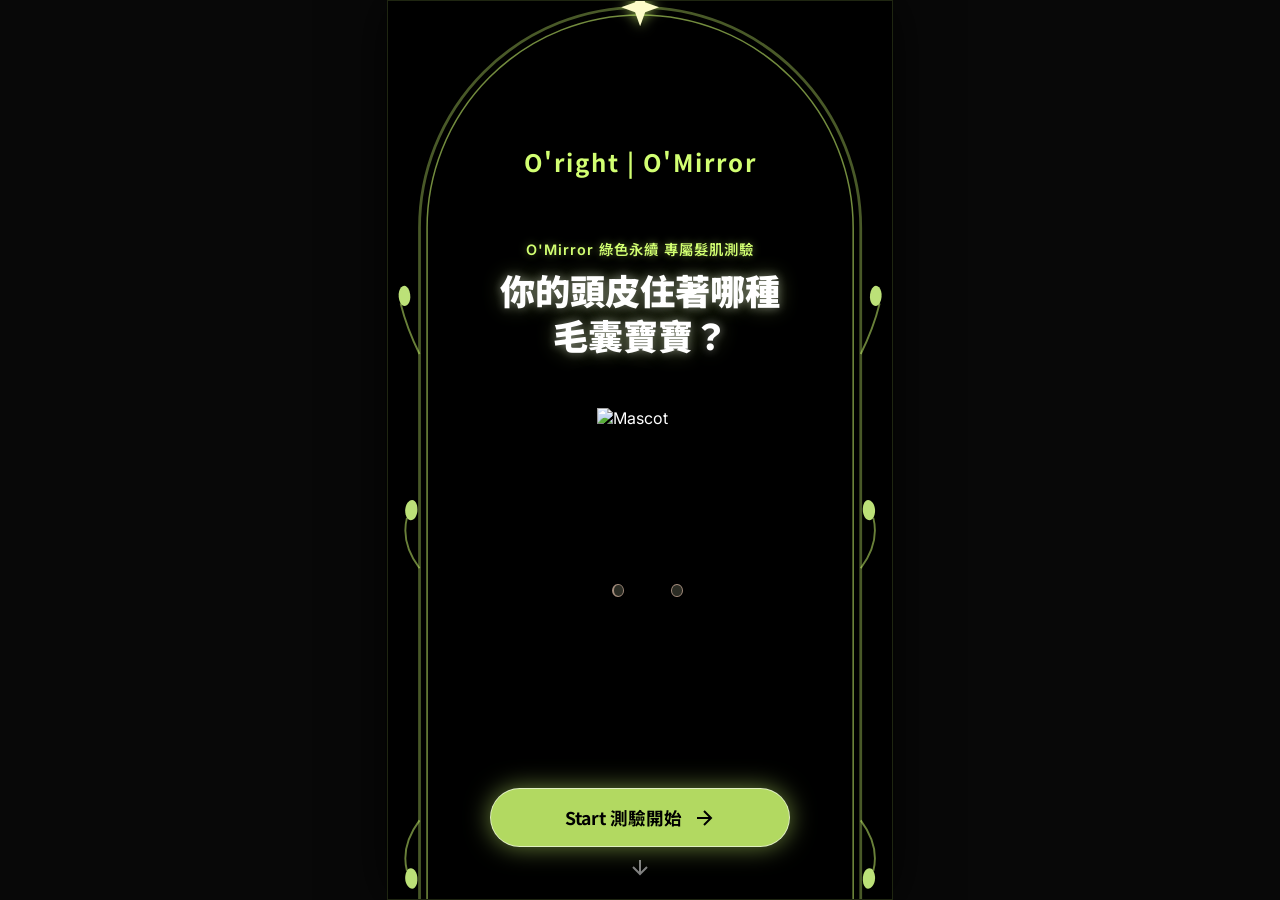
==== index.html @ 8906ceea "Add files via upload" ====
<!DOCTYPE html>
<html lang="zh-TW">
<head>
    <meta charset="UTF-8">
    <meta name="viewport" content="width=device-width, initial-scale=1.0, maximum-scale=1.0, user-scalable=no">
    <title>你的頭皮住著哪種毛囊寶寶？ | O'Mirror 專屬髮肌測驗</title>
    <link rel="preconnect" href="https://fonts.googleapis.com">
    <link rel="preconnect" href="https://fonts.gstatic.com" crossorigin>
    <link href="https://fonts.googleapis.com/css2?family=Inter:wght@400;600;700&family=Noto+Sans+TC:wght@400;500;700;900&display=swap" rel="stylesheet">
    <link rel="stylesheet" href="styles.css">
    <style>
        .camera-wrapper, .loading-wrapper {
            background: transparent !important;
        }
    </style>
</head>
<body>
    <div id="app-container">
        <!-- Magical Arch Background Frame -->
        <div class="moodboard-bg">
            <svg class="arch-frame" viewBox="0 0 400 800" xmlns="http://www.w3.org/2000/svg" preserveAspectRatio="none">
                <!-- Outer Arch (spans almost entire screen height) -->
                <path d="M 25 780 L 25 180 A 175 175 0 0 1 375 180 L 375 780" fill="none" stroke="rgba(210, 255, 114, 0.35)" stroke-width="2.2" />
                <!-- Inner Arch -->
                <path d="M 31 774 L 31 180 A 169 169 0 0 1 369 180 L 369 774" fill="none" stroke="rgba(210, 255, 114, 0.55)" stroke-width="1.2" />
                
                <!-- Top Four-pointed Star -->
                <g transform="translate(200, 5)">
                    <path d="M 0,-15 L 4,-4 L 15,0 L 4,4 L 0,15 L -4,4 L -15,0 L -4,-4 Z" fill="#FDFCC9" filter="drop-shadow(0 0 5px rgba(210, 255, 114, 0.8))" />
                </g>
                <!-- Bottom Four-pointed Star -->
                <g transform="translate(200, 792)">
                    <path d="M 0,-15 L 4,-4 L 15,0 L 4,4 L 0,15 L -4,4 L -15,0 L -4,-4 Z" fill="#FDFCC9" filter="drop-shadow(0 0 5px rgba(210, 255, 114, 0.8))" />
                </g>

                <!-- Vines / Leaves Left Side -->
                <path d="M 25 280 Q 15 260 10 240 M 25 450 Q 10 430 15 410 M 25 650 Q 10 670 15 690" fill="none" stroke="rgba(210, 255, 114, 0.5)" stroke-width="1.5" />
                <!-- Leaf decorations left -->
                <path d="M 10 240 C 5 230 13 220 17 230 C 20 240 13 245 10 240 Z" fill="#BCE178" />
                <path d="M 15 410 C 10 400 20 390 23 400 C 25 410 18 415 15 410 Z" fill="#BCE178" />
                <path d="M 15 690 C 10 700 20 710 23 700 C 25 690 18 685 15 690 Z" fill="#BCE178" />

                <!-- Vines / Leaves Right Side -->
                <path d="M 375 280 Q 385 260 390 240 M 375 450 Q 390 430 385 410 M 375 650 Q 390 670 385 690" fill="none" stroke="rgba(210, 255, 114, 0.5)" stroke-width="1.5" />
                <!-- Leaf decorations right -->
                <path d="M 390 240 C 395 230 387 220 383 230 C 380 240 387 245 390 240 Z" fill="#BCE178" />
                <path d="M 385 410 C 390 400 380 390 377 400 C 375 410 382 415 385 410 Z" fill="#BCE178" />
                <path d="M 385 690 C 390 700 380 710 377 700 C 375 690 382 685 385 690 Z" fill="#BCE178" />
            </svg>
        </div>

    <!-- 1. Landing Page -->
    <section id="landing" class="screen active">
        <div class="top-arch-spacer"></div>
        <header class="logo">
            <h2>O'right | O'Mirror</h2>
        </header>
        <div class="content-wrapper">
            <h3 class="subtitle">O'Mirror 綠色永續 專屬髮肌測驗</h3>
            <h1 class="title">你的頭皮住著哪種<br>毛囊寶寶？</h1>
            
            <div class="mascot-container">
                <div class="png-mascot-wrapper">
                    <img src="images/mascot.png" class="mascot-image-png" alt="Mascot">
                    <!-- Overlays to cover original static eyes -->
                    <div class="eye-cover left"></div>
                    <div class="eye-cover right"></div>
                    <!-- Blinking dynamic eyes -->
                    <div class="eye-blink left"></div>
                    <div class="eye-blink right"></div>
                </div>
            </div>
        </div>
        
        <div class="bottom-action">
            <button id="start-btn" class="glass-btn primary">
                Start 測驗開始
                <svg viewBox="0 0 24 24" width="24" height="24" stroke="currentColor" stroke-width="2" fill="none"><path d="M5 12h14M12 5l7 7-7 7"/></svg>
            </button>
            <div class="scroll-indicator">
                <svg viewBox="0 0 24 24" width="24" height="24" stroke="currentColor" stroke-width="2" fill="none"><path d="M12 5v14M5 12l7 7 7-7"/></svg>
            </div>
        </div>
    </section>

    <!-- 2. Quiz Section -->
    <section id="quiz" class="screen">
        <div class="top-arch-spacer"></div>
        <div class="progress-bar-container">
            <div class="progress-bar">
                <div class="progress-fill" id="progress-fill"></div>
            </div>
            <div class="progress-text"><span id="current-q">1</span> / 12</div>
        </div>
        <div class="quiz-container" id="quiz-container">
            <!-- Question card will be injected here -->
        </div>
    </section>

    <!-- 3. Camera / Upload Section -->
    <section id="camera" class="screen">
        <div class="top-arch-spacer"></div>
        <div class="content-wrapper camera-wrapper">
            <h2 class="title">看看你的毛囊寶寶長怎樣！</h2>
            <p class="subtitle">請對準框線，讓我們為您掃描</p>
            
            <div class="viewfinder">
                <div class="corners top-left"></div>
                <div class="corners top-right"></div>
                <div class="corners bottom-left"></div>
                <div class="corners bottom-right"></div>
                <div class="face-guide"></div>
                
                <div class="alignment-hint" id="alignment-hint">請將臉部對準虛線框</div>
                <div class="camera-stream-placeholder">
                    <!-- Video stream will go here -->
                </div>
            </div>

            <div class="camera-actions">
                <button id="capture-btn" class="glass-btn primary capture-btn">
                    <div class="lens"></div>
                </button>
                <button id="upload-btn" class="text-btn">或是上傳照片</button>
            </div>
        </div>
        <div id="countdown" class="countdown-overlay hidden">3</div>
        <div id="flash" class="flash-overlay hidden"></div>
    </section>

    <!-- 4. AI Avatar Transform Loading Section -->
    <section id="loading" class="screen">
        <div class="top-arch-spacer"></div>
        <div class="content-wrapper loading-wrapper">
            <div class="scanning-container">
                <div class="scanned-image-placeholder"></div>
                <div class="scan-line"></div>
                <div class="magic-particles">
                    <div class="particle p1"></div>
                    <div class="particle p2"></div>
                    <div class="particle p3"></div>
                </div>
            </div>
            <div class="loading-text-container">
                <h3 id="loading-text">正在分析生活作息...</h3>
            </div>
        </div>
    </section>

    <!-- 5. Result Page & 6. Share Page -->
    <section id="result" class="screen scrollable">
        <header class="logo">
            <h2>O'right | O'Mirror</h2>
        </header>
        <div class="result-container">
            <!-- Avatar Area -->
            <div class="result-avatar-area">
                <div class="avatar-frame">
                    <div class="avatar-image" id="result-avatar"></div>
                </div>
                <div class="speech-bubble">
                    <p id="result-quote">「主人，感謝你的精緻護理，我很閃亮！」</p>
                </div>
            </div>

            <!-- Title & Score Area -->
            <div class="result-title-area">
                <h2 id="result-title">【髮界富養貴婦人】</h2>
                <div class="health-score-container">
                    <span>頭皮健康指數</span>
                    <div class="score-bar">
                        <div class="score-fill" id="result-score-fill"></div>
                    </div>
                    <span class="score-number" id="result-score">95%</span>
                </div>
            </div>

            <!-- Analysis Area (Journal Style) -->
            <div class="journal-card">
                <div class="journal-section">
                    <h3>✨ 特質敘述</h3>
                    <p id="result-desc">你的髮絲活在五星級飯店裡。你有極佳的護理觀念，將頭皮視為臉部的延伸，追求原生髮質的極致光澤與健康質感。</p>
                </div>
            </div>

            <!-- Product Recommendation Area -->
            <div class="product-recommendation">
                <h3>適合您的專屬處方箋</h3>
                
                <!-- Tips Area -->
                <div class="journal-card" style="margin-bottom: 1.5rem;">
                    <div class="journal-section">
                        <h3>🌱 生活小撇步</h3>
                        <p id="result-tips">洗頭前先用梳子輕柔按摩頭皮，洗完頭後務必先塗抹護髮油再吹乾，鎖住髮絲水分。</p>
                    </div>
                </div>

                <div class="product-cards" id="product-list">
                    <!-- Products injected via JS -->
                </div>
            </div>

            <!-- Share & CRM Area -->
            <div class="share-crm-area">
                <div class="share-buttons">
                    <button class="glass-btn secondary share-btn">
                        <svg viewBox="0 0 24 24" width="20" height="20" stroke="currentColor" stroke-width="2" fill="none"><path d="M4 12v8a2 2 0 0 0 2 2h12a2 2 0 0 0 2-2v-8M16 6l-4-4-4 4M12 2v13"/></svg>
                        儲存毛囊寶寶卡
                    </button>
                    <button class="glass-btn secondary share-btn">
                        <svg viewBox="0 0 24 24" width="20" height="20" stroke="currentColor" stroke-width="2" fill="none"><circle cx="12" cy="12" r="4"/><path d="M16 8v5a3 3 0 0 0 6 0v-1a10 10 0 1 0-3.92 7.94"/></svg>
                        分享結果
                    </button>
                    <button id="retake-btn" class="glass-btn secondary share-btn">
                        <svg viewBox="0 0 24 24" width="20" height="20" stroke="currentColor" stroke-width="2" fill="none"><path d="M23 19a2 2 0 0 1-2 2H3a2 2 0 0 1-2-2V8a2 2 0 0 1 2-2h4l2-3h6l2 3h4a2 2 0 0 1 2 2z"/><circle cx="12" cy="13" r="4"/></svg>
                        重新拍照
                    </button>
                </div>

                <div class="crm-box">
                    <div class="gift-icon">🎁</div>
                    <h3>領取完整保養教學與折價券</h3>
                    <div class="email-form">
                        <input type="email" id="email-input" placeholder="請輸入 Email...">
                        <button id="submit-email" class="glass-btn primary small">領取</button>
                    </div>
                </div>
            </div>
            
            <footer class="footer">
                <button id="restart-btn" class="text-btn">重新測驗</button>
            </footer>
        </div>
        <div id="confetti-container"></div>
    </section>

    </div> <!-- /app-container -->
    
    <script src="app.js"></script>
</body>
</html>
---- styles.css ----
:root {
    /* Colors */
    --primary-green: #D2FF72; /* Neon glow green */
    --mint-green: #d6f599;
    --creamy-pink: #FDE8E9;
    --warm-beige: #000000; /* Pure black background */
    --wood-brown: #FFFFFF; /* White text for readability */
    --white: #FFFFFF;
    
    /* Glassmorphism */
    --glass-bg: rgba(255, 255, 255, 0.03);
    --glass-border: rgba(210, 255, 114, 0.3);
    --glass-shadow: 0 0 20px rgba(210, 255, 114, 0.15);
    
    /* Typography */
    --font-heading: 'Noto Sans TC', sans-serif;
    --font-body: 'Inter', 'Noto Sans TC', sans-serif;
}

* {
    margin: 0;
    padding: 0;
    box-sizing: border-box;
    -webkit-tap-highlight-color: transparent;
}

body {
    font-family: var(--font-body);
    color: var(--wood-brown);
    background-color: #080808; /* Very dark background outside the container */
    overflow: hidden;
    width: 100vw;
    height: 100vh;
    height: 100dvh;
    display: flex;
    justify-content: center;
    align-items: center;
}

/* --- Kiosk App Container --- */
#app-container {
    width: 100%;
    height: 100%;
    max-width: 1080px;
    max-height: 1920px;
    background-color: var(--warm-beige);
    position: relative;
    overflow: hidden;
    box-shadow: 0 0 50px rgba(0,0,0,0.8);
    border: 1px solid rgba(210, 255, 114, 0.15);
}

/* Maintain portrait aspect ratio on wider screens */
@media (min-aspect-ratio: 9/16) {
    #app-container {
        height: 100%;
        width: calc(100vh * 9 / 16);
    }
}

/* --- Moodboard Style Background --- */
.moodboard-bg {
    position: absolute;
    top: 0;
    left: 0;
    width: 100%;
    height: 100%;
    z-index: 0;
    pointer-events: none;
    overflow: hidden;
}

.deco {
    position: absolute;
    opacity: 0.8;
}

.deco-ribbon {
    top: 10%;
    left: 10%;
    width: 250px;
    transform: rotate(-10deg);
}

.deco-star {
    top: 35%;
    right: 5%;
    width: 120px;
    transform: rotate(15deg);
}

.deco-star-pink {
    top: 5%;
    right: 15%;
    width: 100px;
    transform: rotate(-25deg);
}

.deco-leaf {
    bottom: 20%;
    left: 5%;
    width: 150px;
    transform: rotate(-30deg);
}

/* --- Screens Setup --- */
.screen {
    position: absolute;
    top: 0;
    left: 0;
    width: 100%;
    height: 100%;
    opacity: 0;
    visibility: hidden;
    transition: opacity 0.5s ease, visibility 0.5s ease;
    display: flex;
    flex-direction: column;
}

.screen.active {
    opacity: 1;
    visibility: visible;
    z-index: 10;
}

.screen.scrollable {
    overflow-y: auto;
    -webkit-overflow-scrolling: touch;
}

.content-wrapper {
    flex: 1;
    display: flex;
    flex-direction: column;
    justify-content: center;
    align-items: center;
    padding: 1rem 10%;
    text-align: center;
}

.top-arch-spacer {
    height: 15%;
    width: 100%;
    flex-shrink: 0;
    pointer-events: none;
}

.logo {
    padding: 0.5rem 1.5rem 0.2rem;
    text-align: center;
}

#result .logo {
    padding-top: 4rem;
}

.logo h2 {
    font-family: var(--font-heading);
    color: var(--primary-green);
    font-size: 1.5rem;
    letter-spacing: 2px;
}

/* --- Typography --- */
h1.title {
    font-family: var(--font-heading);
    font-weight: 900;
    font-size: 2.2rem;
    line-height: 1.3;
    margin-bottom: 1rem;
    color: var(--white);
    text-shadow: 0 0 10px rgba(255, 255, 255, 0.4), 0 0 20px rgba(210, 255, 114, 0.3);
}

h3.subtitle {
    font-size: 0.9rem;
    font-weight: 600;
    color: var(--primary-green);
    margin-bottom: 0.5rem;
    letter-spacing: 1px;
    text-shadow: 0 0 8px rgba(210, 255, 114, 0.4);
}

/* --- Buttons --- */
.glass-btn {
    background: var(--glass-bg);
    border: 1px solid var(--glass-border);
    backdrop-filter: blur(10px);
    -webkit-backdrop-filter: blur(10px);
    box-shadow: var(--glass-shadow);
    color: var(--white);
    font-family: var(--font-heading);
    font-weight: 700;
    font-size: 1.1rem;
    padding: 1rem 2rem;
    border-radius: 30px;
    cursor: pointer;
    display: flex;
    align-items: center;
    justify-content: center;
    gap: 10px;
    transition: all 0.3s ease;
    width: 100%;
    max-width: 300px;
}

.glass-btn.primary {
    background: rgba(210, 255, 114, 0.85);
    color: #000;
    border: 1px solid rgba(255, 255, 255, 0.6);
    box-shadow: 0 0 25px rgba(210, 255, 114, 0.5);
}

.glass-btn:active, .glass-btn:hover {
    transform: translateY(-3px);
    box-shadow: 0 8px 30px rgba(210, 255, 114, 0.6);
}

.glass-btn.primary:hover {
    background: rgba(210, 255, 114, 1);
    box-shadow: 0 8px 35px rgba(210, 255, 114, 0.8);
}

.glass-btn.small {
    padding: 0.6rem 1.2rem;
    font-size: 0.9rem;
    width: auto;
}

.text-btn {
    background: none;
    border: none;
    color: var(--white);
    font-size: 0.9rem;
    text-decoration: underline;
    text-underline-offset: 4px;
    cursor: pointer;
    opacity: 0.7;
    margin-top: 1rem;
}

/* --- Landing Page --- */
.mascot-container {
    margin: 1rem 0;
    height: 310px;
    display: flex;
    justify-content: center;
    align-items: center;
}

.png-mascot-wrapper {
    position: relative;
    width: 240px;
    height: 274px; /* Aspect ratio of cropped image: 240 * (758 / 663) */
    margin-left: -6%; /* Offset left to center the body (wand on the left takes up space) */
    filter: drop-shadow(0 10px 25px rgba(0,0,0,0.6));
    animation: mascotFloat 4s ease-in-out infinite alternate;
}

.mascot-image-png {
    width: 100%;
    height: 100%;
    object-fit: contain;
}

/* Cover the original static eyes - Adjusted for cropped image coordinates */
.eye-cover {
    position: absolute;
    width: 5.0%;
    height: 4.9%;
    background: #a28b7b; /* Exact sampled body color to remain completely invisible */
    border-radius: 50%;
    top: 64.17%;
}

.eye-cover.left {
    left: 41.47%;
}

.eye-cover.right {
    left: 65.83%;
}

/* Blinking overlays - Adjusted for cropped image coordinates */
.eye-blink {
    position: absolute;
    width: 4.0%;
    height: 3.9%;
    background: #2b2c24; /* Exact dark color of the eyes */
    border-radius: 50%;
    top: 64.67%;
    animation: pngBlink 4s infinite;
}

.eye-blink.left {
    left: 41.97%;
    transform-origin: center;
}

.eye-blink.right {
    left: 66.33%;
    transform-origin: center;
}

@keyframes pngBlink {
    0%, 90%, 100% { transform: scale(1); opacity: 1; }
    93%, 97% { transform: scale(0); opacity: 0; }
}

@keyframes mascotFloat {
    0% { transform: translateY(0); }
    100% { transform: translateY(-12px); }
}

.bottom-action {
    padding: 1rem;
    display: flex;
    flex-direction: column;
    align-items: center;
    gap: 0.5rem;
}

.scroll-indicator {
    opacity: 0.5;
    animation: bounce 2s infinite;
}

@keyframes bounce {
    0%, 20%, 50%, 80%, 100% { transform: translateY(0); }
    40% { transform: translateY(-10px); }
    60% { transform: translateY(-5px); }
}

/* --- Quiz Section --- */
.progress-bar-container {
    padding: 1.5rem 10% 1rem;
    display: flex;
    align-items: center;
    gap: 15px;
}

.progress-bar {
    flex: 1;
    height: 8px;
    background: rgba(255, 255, 255, 0.1);
    border-radius: 4px;
    overflow: hidden;
}

.progress-fill {
    height: 100%;
    background: var(--primary-green);
    width: 0%;
    transition: width 0.4s ease;
    border-radius: 4px;
    box-shadow: 0 0 10px rgba(210, 255, 114, 0.6);
}

.progress-text {
    font-weight: 600;
    font-size: 0.9rem;
    color: var(--primary-green);
    text-shadow: 0 0 8px rgba(210, 255, 114, 0.4);
}

.quiz-container {
    flex: 1;
    position: relative;
    width: 100%;
    overflow: hidden;
}

.quiz-card {
    position: absolute;
    top: 0;
    left: 0;
    width: 100%;
    height: 100%;
    padding: 0 10%;
    display: flex;
    flex-direction: column;
    transition: transform 0.4s cubic-bezier(0.175, 0.885, 0.32, 1.275), opacity 0.4s ease;
}

.quiz-card.incoming {
    transform: translateX(100%);
    opacity: 0;
}

.quiz-card.active {
    transform: translateX(0);
    opacity: 1;
}

.quiz-card.outgoing {
    transform: translateX(-100%);
    opacity: 0;
}

.quiz-mascot-container {
    display: flex;
    justify-content: center;
    align-items: center;
    margin-top: 0;
    margin-bottom: 0.6rem;
    height: 160px;
    width: 100%;
}

.quiz-mascot-image {
    height: 100%;
    max-width: 100%;
    object-fit: contain;
    margin-left: -4%; /* offset magic wand to center body */
    animation: mascotFloat 4s ease-in-out infinite alternate;
}

.quiz-question {
    font-family: var(--font-heading);
    font-size: 1.5rem;
    font-weight: 700;
    margin-bottom: 2rem;
    line-height: 1.4;
    color: #ffffff;
    text-shadow: 0 0 10px rgba(255, 255, 255, 0.3);
}

.quiz-options {
    display: flex;
    flex-direction: column;
    gap: 1rem;
}

.quiz-option {
    background: rgba(255, 255, 255, 0.02);
    border: 2px solid rgba(255, 255, 255, 0.85);
    backdrop-filter: blur(10px);
    -webkit-backdrop-filter: blur(10px);
    padding: 1.2rem;
    border-radius: 16px;
    font-size: 1rem;
    text-align: left;
    cursor: pointer;
    transition: all 0.3s ease;
    color: rgba(255, 255, 255, 0.9);
    position: relative;
}

.quiz-option:hover {
    background: rgba(210, 255, 114, 0.05);
    border-color: rgba(210, 255, 114, 0.6);
    box-shadow: 0 0 15px rgba(210, 255, 114, 0.25);
    transform: translateY(-2px);
}

.quiz-option:active {
    transform: scale(0.98);
}

.quiz-option.selected {
    border-color: var(--primary-green);
    background: rgba(210, 255, 114, 0.12);
    box-shadow: 0 0 20px rgba(210, 255, 114, 0.4);
    color: #ffffff;
}

.quiz-option.selected::after {
    content: '✨';
    position: absolute;
    right: 15px;
    top: 50%;
    transform: translateY(-50%);
    font-size: 1.2rem;
    animation: popIn 0.3s cubic-bezier(0.175, 0.885, 0.32, 1.275);
}

@keyframes popIn {
    0% { transform: translateY(-50%) scale(0); }
    100% { transform: translateY(-50%) scale(1); }
}

/* --- Camera Section --- */
.camera-wrapper {
    background: transparent;
    color: white;
}

.camera-wrapper .title {
    color: white;
}

.camera-wrapper .subtitle {
    color: var(--mint-green);
    margin-bottom: 2rem;
}

.viewfinder {
    width: 280px;
    height: 380px;
    border-radius: 30px;
    position: relative;
    overflow: hidden;
    background: #333;
    display: flex;
    justify-content: center;
    align-items: center;
    box-shadow: 0 20px 50px rgba(0,0,0,0.5);
}

.viewfinder .corners {
    position: absolute;
    width: 40px;
    height: 40px;
    border: 3px solid var(--primary-green);
    z-index: 2;
}

.corners.top-left { top: 20px; left: 20px; border-right: none; border-bottom: none; border-radius: 10px 0 0 0; }
.corners.top-right { top: 20px; right: 20px; border-left: none; border-bottom: none; border-radius: 0 10px 0 0; }
.corners.bottom-left { bottom: 20px; left: 20px; border-right: none; border-top: none; border-radius: 0 0 0 10px; }
.corners.bottom-right { bottom: 20px; right: 20px; border-left: none; border-top: none; border-radius: 0 0 10px 0; }

.face-guide {
    position: absolute;
    top: 55%;
    left: 50%;
    transform: translate(-50%, -50%);
    width: 120px;
    height: 150px;
    border: 2px dashed rgba(255, 255, 255, 0.8);
    border-radius: 50%;
    z-index: 2;
    pointer-events: none;
    box-shadow: 0 0 0 9999px rgba(0, 0, 0, 0.5);
}

.alignment-hint {
    position: absolute;
    top: 20px;
    left: 50%;
    transform: translateX(-50%);
    background: rgba(0,0,0,0.6);
    color: white;
    padding: 8px 15px;
    border-radius: 20px;
    font-size: 0.85rem;
    z-index: 3;
    white-space: nowrap;
    animation: pulse 2s infinite;
}

@keyframes pulse {
    0% { transform: translateX(-50%) scale(1); }
    50% { transform: translateX(-50%) scale(1.05); }
    100% { transform: translateX(-50%) scale(1); }
}

.camera-stream-placeholder {
    width: 100%;
    height: 100%;
    background: linear-gradient(45deg, #2a2a2a, #3a3a3a);
    position: absolute;
    top: 0;
    left: 0;
}

.camera-actions {
    margin-top: 3rem;
    display: flex;
    flex-direction: column;
    align-items: center;
    gap: 1rem;
}

.capture-btn {
    width: 70px;
    height: 70px;
    border-radius: 50%;
    padding: 0;
    border: 4px solid white;
    background: rgba(255,255,255,0.2);
}

.capture-btn .lens {
    width: 50px;
    height: 50px;
    border-radius: 50%;
    background: white;
    transition: transform 0.1s;
}

.capture-btn:active .lens {
    transform: scale(0.9);
}

.countdown-overlay, .flash-overlay {
    position: fixed;
    top: 0;
    left: 0;
    width: 100%;
    height: 100%;
    z-index: 100;
    pointer-events: none;
    display: flex;
    justify-content: center;
    align-items: center;
}

.countdown-overlay {
    font-size: 8rem;
    font-weight: 900;
    color: white;
    text-shadow: 0 0 20px rgba(0,0,0,0.5);
}

.flash-overlay {
    background: white;
    opacity: 0;
    transition: opacity 0.1s;
}

.flash-overlay.active {
    opacity: 1;
}

.hidden {
    display: none !important;
}

/* --- Loading Section --- */
.loading-wrapper {
    background: transparent;
}

.scanning-container {
    width: 200px;
    height: 250px;
    position: relative;
    margin-bottom: 2rem;
}

.scanned-image-placeholder {
    width: 100%;
    height: 100%;
    background: var(--glass-bg);
    border-radius: 20px;
    border: 2px solid var(--primary-green);
    overflow: hidden;
}

.scan-line {
    position: absolute;
    top: 0;
    left: 0;
    width: 100%;
    height: 4px;
    background: var(--primary-green);
    box-shadow: 0 0 15px 5px rgba(140, 198, 63, 0.5);
    animation: scan 2s linear infinite alternate;
}

@keyframes scan {
    0% { top: 0; }
    100% { top: 100%; }
}

.magic-particles {
    position: absolute;
    top: 0;
    left: 0;
    width: 100%;
    height: 100%;
    pointer-events: none;
}

.particle {
    position: absolute;
    width: 10px;
    height: 10px;
    background: var(--primary-green);
    border-radius: 50%;
    opacity: 0;
}

.p1 { top: 20%; left: 10%; animation: particleAnim 1.5s infinite 0.2s; }
.p2 { top: 60%; right: 10%; animation: particleAnim 2s infinite 0.5s; background: var(--mint-green); }
.p3 { bottom: 20%; left: 50%; animation: particleAnim 1.8s infinite 0.8s; }

@keyframes particleAnim {
    0% { transform: scale(0) translateY(0); opacity: 0; }
    50% { opacity: 1; }
    100% { transform: scale(1.5) translateY(-20px); opacity: 0; }
}

/* --- Result Section --- */
.result-container {
    padding: 1rem 10% 3rem;
    display: flex;
    flex-direction: column;
    gap: 2rem;
}

.result-avatar-area {
    display: flex;
    flex-direction: column;
    align-items: center;
    gap: 1rem;
    margin-top: 1rem;
}

.avatar-frame {
    width: 260px;
    height: 260px;
    position: relative;
    display: flex;
    justify-content: center;
    align-items: center;
    /* Removed the circular background and padding so the character dictates the shape */
}

.avatar-image {
    width: 100%;
    height: 100%;
    background: transparent; 
    display: flex;
    justify-content: center;
    align-items: center;
    position: relative;
    /* Removed border-radius and overflow hidden */
}

.mascot-badge {
    position: absolute;
    bottom: -10px;
    right: -10px;
    z-index: 5;
    background: var(--white);
    width: 50px;
    height: 50px;
    border-radius: 50%;
    display: flex;
    justify-content: center;
    align-items: center;
    font-size: 1.8rem;
    box-shadow: 0 4px 10px rgba(0,0,0,0.15);
    border: 3px solid var(--primary-green);
}

.mascot-badge {
    position: absolute;
    bottom: -10px;
    right: -10px;
    background: var(--white);
    width: 50px;
    height: 50px;
    border-radius: 50%;
    display: flex;
    justify-content: center;
    align-items: center;
    font-size: 1.8rem;
    box-shadow: 0 4px 10px rgba(0,0,0,0.15);
    border: 3px solid var(--primary-green);
    z-index: 2;
}

.speech-bubble {
    background: rgba(30, 30, 30, 0.85);
    padding: 1rem 1.5rem;
    border-radius: 20px;
    border: 2px solid var(--primary-green);
    position: relative;
    font-size: 0.95rem;
    font-weight: 600;
    max-width: 90%;
    color: #ffffff;
    box-shadow: 0 5px 20px rgba(0,0,0,0.4);
}

.speech-bubble::before {
    content: '';
    position: absolute;
    top: -10px;
    left: 50%;
    transform: translateX(-50%);
    border-width: 0 10px 10px 10px;
    border-style: solid;
    border-color: transparent transparent var(--primary-green) transparent;
}

.speech-bubble::after {
    content: '';
    position: absolute;
    top: -7px;
    left: 50%;
    transform: translateX(-50%);
    border-width: 0 8px 8px 8px;
    border-style: solid;
    border-color: transparent transparent rgba(30, 30, 30, 0.95) transparent;
}

.result-title-area {
    text-align: center;
}

#result-title {
    font-family: var(--font-heading);
    font-size: 1.8rem;
    font-weight: 900;
    color: var(--primary-green);
    margin-bottom: 1rem;
}

.health-score-container {
    display: inline-flex;
    align-items: center;
    gap: 10px;
    background: rgba(255, 255, 255, 0.05);
    border: 1px solid rgba(255, 255, 255, 0.1);
    padding: 0.5rem 1rem;
    border-radius: 30px;
    font-size: 0.9rem;
    font-weight: 600;
    color: #ffffff;
}

.score-bar {
    width: 100px;
    height: 8px;
    background: rgba(255, 255, 255, 0.15);
    border-radius: 4px;
    overflow: hidden;
}

.score-fill {
    height: 100%;
    background: linear-gradient(90deg, #FFC107, var(--primary-green));
    width: 0%; /* Animated via JS */
    transition: width 1.5s cubic-bezier(0.22, 1, 0.36, 1);
}

.score-number {
    color: var(--primary-green);
    font-weight: 700;
}

.journal-card {
    background: rgba(255, 255, 255, 0.03);
    backdrop-filter: blur(10px);
    border-radius: 24px;
    padding: 1.5rem;
    border: 1px solid rgba(210, 255, 114, 0.2);
    text-align: left;
}

.journal-section h3 {
    font-size: 1.1rem;
    margin-bottom: 0.8rem;
    display: flex;
    align-items: center;
    gap: 8px;
    color: var(--primary-green);
}

.journal-section p {
    font-size: 0.95rem;
    line-height: 1.6;
    color: rgba(255, 255, 255, 0.8);
}

.journal-divider {
    height: 1px;
    background: linear-gradient(90deg, transparent, rgba(210, 255, 114, 0.2), transparent);
    margin: 1.5rem 0;
}

.product-recommendation {
    text-align: left;
}

.product-recommendation h3 {
    font-size: 1.2rem;
    margin-bottom: 1rem;
    text-align: center;
    color: #ffffff;
}

.product-card {
    display: flex;
    background: rgba(255, 255, 255, 0.03);
    border: 1px solid rgba(255, 255, 255, 0.08);
    border-radius: 16px;
    padding: 1rem;
    gap: 1rem;
    margin-bottom: 1rem;
    align-items: center;
    color: #ffffff;
}

.product-img {
    width: 80px;
    height: 80px;
    background: rgba(255, 255, 255, 0.05);
    border-radius: 12px;
    display: flex;
    justify-content: center;
    align-items: center;
    font-size: 2rem;
    overflow: hidden;
    padding: 5px;
}

.product-img img {
    width: 100%;
    height: 100%;
    object-fit: contain;
}

.product-info {
    flex: 1;
}

.product-info h4 {
    font-size: 1rem;
    margin-bottom: 0.3rem;
    color: #ffffff;
}

.product-info p {
    font-size: 0.8rem;
    color: rgba(255, 255, 255, 0.6);
    margin-bottom: 0.5rem;
}

.product-info .price {
    font-weight: 700;
    color: var(--primary-green);
    font-size: 0.9rem;
}

.share-crm-area {
    margin-top: 1rem;
}

.share-buttons {
    display: flex;
    gap: 1rem;
    margin-bottom: 2rem;
}

.glass-btn.secondary {
    background: rgba(255, 255, 255, 0.05);
    color: #ffffff;
    border: 1px solid rgba(255, 255, 255, 0.15);
    font-size: 0.9rem;
    padding: 0.8rem 1rem;
    flex: 1;
}

.glass-btn.secondary:hover {
    background: rgba(210, 255, 114, 0.1);
    border-color: var(--primary-green);
    box-shadow: 0 0 15px rgba(210, 255, 114, 0.25);
}

.crm-box {
    background: rgba(210, 255, 114, 0.08);
    border: 1px solid rgba(210, 255, 114, 0.25);
    border-radius: 24px;
    padding: 2rem 1.5rem;
    text-align: center;
    position: relative;
    overflow: hidden;
    color: #ffffff;
}

.gift-icon {
    font-size: 3rem;
    margin-bottom: 1rem;
    animation: float 3s infinite ease-in-out;
}

.crm-box h3 {
    font-size: 1.1rem;
    margin-bottom: 1.5rem;
    color: #ffffff;
}

.email-form {
    display: flex;
    gap: 10px;
}

.email-form input {
    flex: 1;
    padding: 0.8rem 1rem;
    border-radius: 20px;
    border: none;
    outline: none;
    font-family: inherit;
}

.email-form button {
    margin: 0;
}

.footer {
    text-align: center;
    margin-top: 2rem;
    padding-bottom: 2rem;
}

/* Confetti */
#confetti-container {
    position: fixed;
    top: 0;
    left: 0;
    width: 100vw;
    height: 100vh;
    pointer-events: none;
    z-index: 999;
}
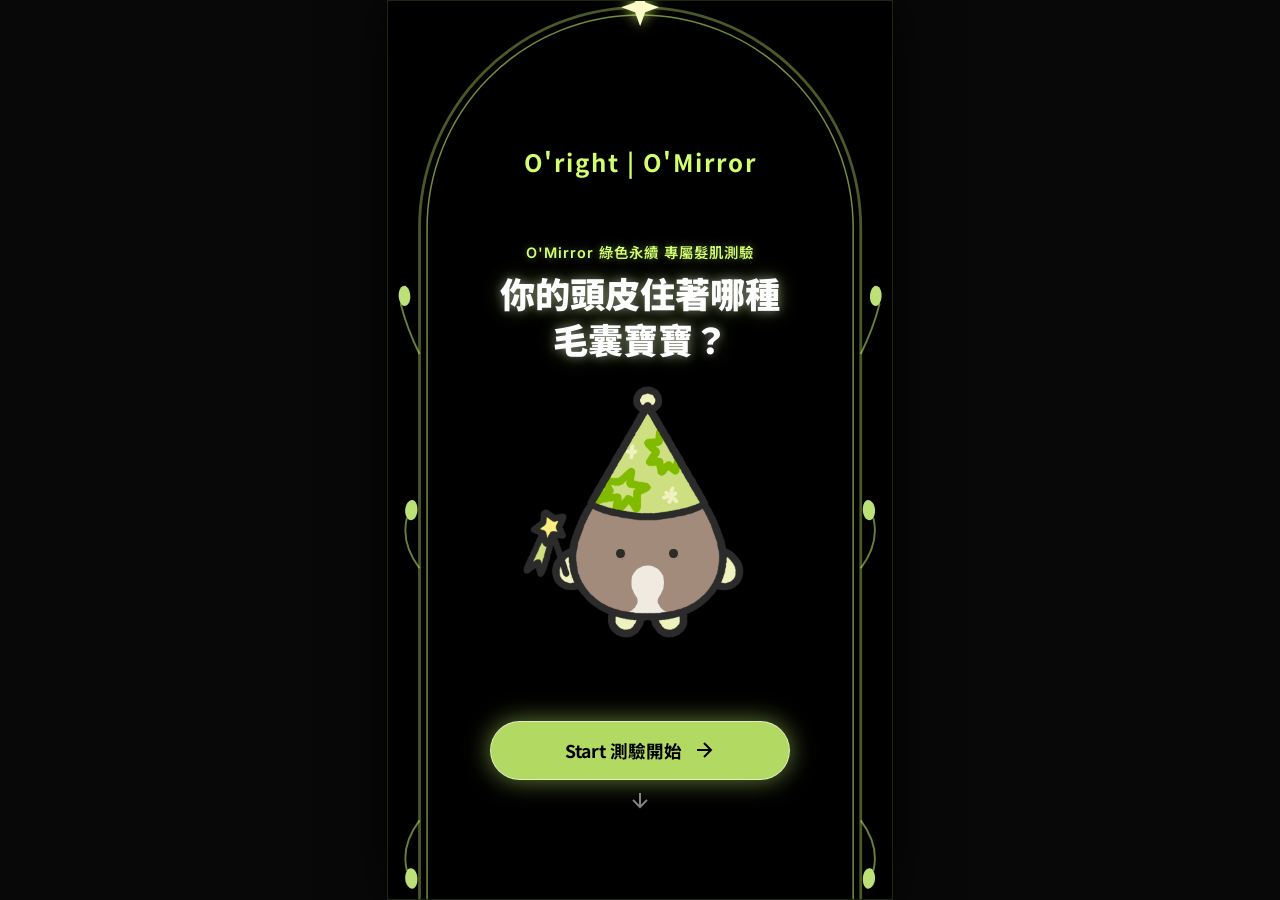
==== commit 527d8a61: "Add files via upload" ====
--- a/index.html
+++ b/index.html
@@ -7,7 +7,7 @@
     <link rel="preconnect" href="https://fonts.googleapis.com">
     <link rel="preconnect" href="https://fonts.gstatic.com" crossorigin>
     <link href="https://fonts.googleapis.com/css2?family=Inter:wght@400;600;700&family=Noto+Sans+TC:wght@400;500;700;900&display=swap" rel="stylesheet">
-    <link rel="stylesheet" href="styles.css">
+    <link rel="stylesheet" href="styles.css?v=1.3">
     <style>
         .camera-wrapper, .loading-wrapper {
             background: transparent !important;
--- a/styles.css
+++ b/styles.css
@@ -241,8 +241,8 @@
 
 /* --- Landing Page --- */
 .mascot-container {
-    margin: 1rem 0;
-    height: 310px;
+    margin: 0.5rem 0;
+    height: clamp(160px, 28vh, 260px);
     display: flex;
     justify-content: center;
     align-items: center;
@@ -250,16 +250,17 @@
 
 .png-mascot-wrapper {
     position: relative;
-    width: 240px;
-    height: 274px; /* Aspect ratio of cropped image: 240 * (758 / 663) */
+    height: 100%;
+    width: auto;
+    aspect-ratio: 663 / 758;
     margin-left: -6%; /* Offset left to center the body (wand on the left takes up space) */
     filter: drop-shadow(0 10px 25px rgba(0,0,0,0.6));
     animation: mascotFloat 4s ease-in-out infinite alternate;
 }
 
 .mascot-image-png {
-    width: 100%;
-    height: 100%;
+    height: 100%;
+    width: auto;
     object-fit: contain;
 }
 
@@ -314,6 +315,7 @@
 
 .bottom-action {
     padding: 1rem;
+    margin-bottom: 4.2rem;
     display: flex;
     flex-direction: column;
     align-items: center;
@@ -376,7 +378,7 @@
     left: 0;
     width: 100%;
     height: 100%;
-    padding: 0 10%;
+    padding: 0 10% 3rem;
     display: flex;
     flex-direction: column;
     transition: transform 0.4s cubic-bezier(0.175, 0.885, 0.32, 1.275), opacity 0.4s ease;
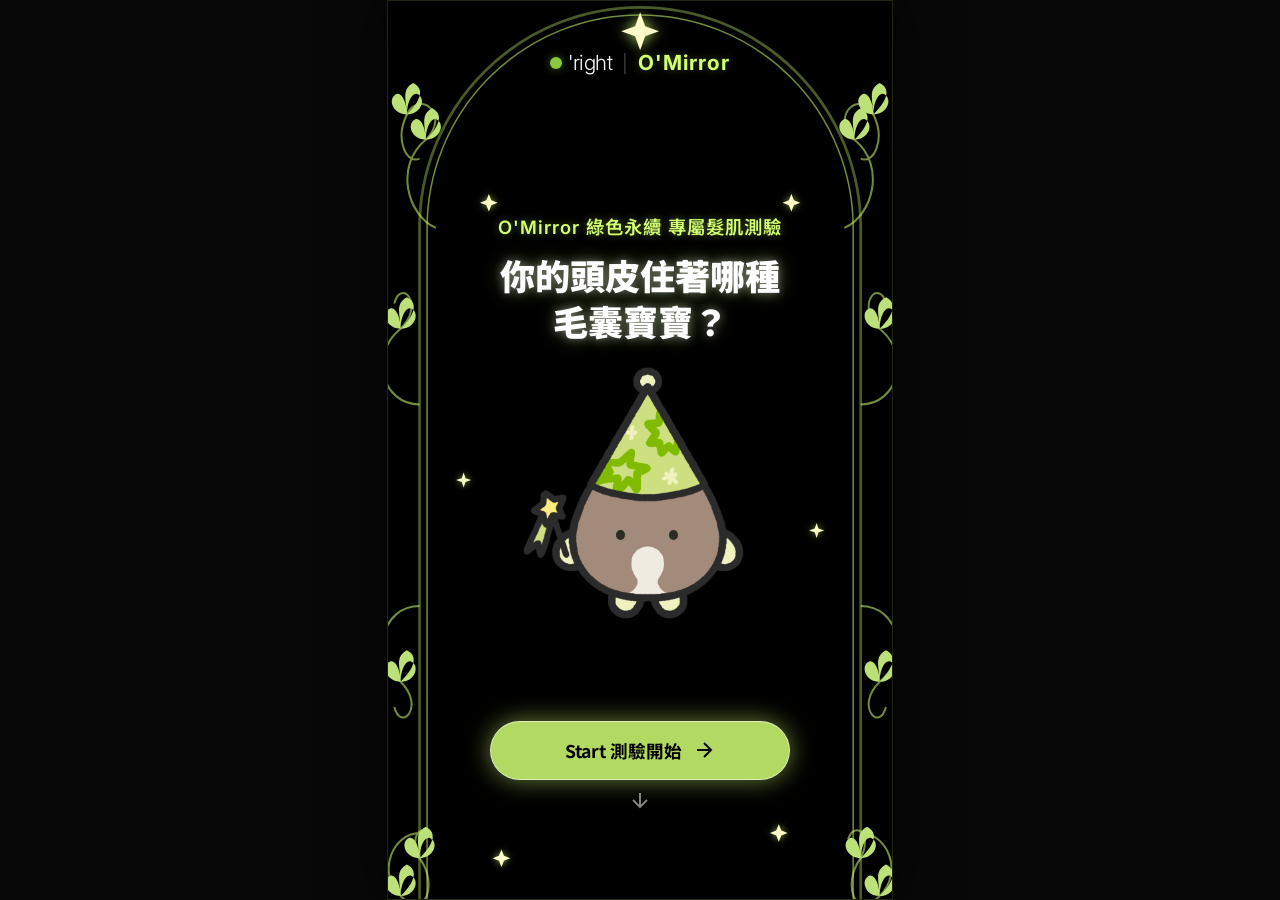
==== commit 688c6a75: "Add files via upload" ====
--- a/index.html
+++ b/index.html
@@ -24,8 +24,8 @@
                 <!-- Inner Arch -->
                 <path d="M 31 774 L 31 180 A 169 169 0 0 1 369 180 L 369 774" fill="none" stroke="rgba(210, 255, 114, 0.55)" stroke-width="1.2" />
                 
-                <!-- Top Four-pointed Star -->
-                <g transform="translate(200, 5)">
+                <!-- Top Four-pointed Star (moved down to prevent clipping) -->
+                <g transform="translate(200, 24)">
                     <path d="M 0,-15 L 4,-4 L 15,0 L 4,4 L 0,15 L -4,4 L -15,0 L -4,-4 Z" fill="#FDFCC9" filter="drop-shadow(0 0 5px rgba(210, 255, 114, 0.8))" />
                 </g>
                 <!-- Bottom Four-pointed Star -->
@@ -33,28 +33,71 @@
                     <path d="M 0,-15 L 4,-4 L 15,0 L 4,4 L 0,15 L -4,4 L -15,0 L -4,-4 Z" fill="#FDFCC9" filter="drop-shadow(0 0 5px rgba(210, 255, 114, 0.8))" />
                 </g>
 
-                <!-- Vines / Leaves Left Side -->
-                <path d="M 25 280 Q 15 260 10 240 M 25 450 Q 10 430 15 410 M 25 650 Q 10 670 15 690" fill="none" stroke="rgba(210, 255, 114, 0.5)" stroke-width="1.5" />
-                <!-- Leaf decorations left -->
-                <path d="M 10 240 C 5 230 13 220 17 230 C 20 240 13 245 10 240 Z" fill="#BCE178" />
-                <path d="M 15 410 C 10 400 20 390 23 400 C 25 410 18 415 15 410 Z" fill="#BCE178" />
-                <path d="M 15 690 C 10 700 20 710 23 700 C 25 690 18 685 15 690 Z" fill="#BCE178" />
-
-                <!-- Vines / Leaves Right Side -->
-                <path d="M 375 280 Q 385 260 390 240 M 375 450 Q 390 430 385 410 M 375 650 Q 390 670 385 690" fill="none" stroke="rgba(210, 255, 114, 0.5)" stroke-width="1.5" />
-                <!-- Leaf decorations right -->
-                <path d="M 390 240 C 395 230 387 220 383 230 C 380 240 387 245 390 240 Z" fill="#BCE178" />
-                <path d="M 385 410 C 390 400 380 390 377 400 C 375 410 382 415 385 410 Z" fill="#BCE178" />
-                <path d="M 385 690 C 390 700 380 710 377 700 C 375 690 382 685 385 690 Z" fill="#BCE178" />
+                <!-- Twinkling Geometric Stars around the perimeter -->
+                <g class="twinkle-star" transform="translate(80, 160)">
+                    <path d="M 0,-7 L 2,-2 L 7,0 L 2,2 L 0,7 L -2,2 L -7,0 L -2,-2 Z" fill="#FDFCC9" filter="drop-shadow(0 0 3px rgba(210, 255, 114, 0.6))" />
+                </g>
+                <g class="twinkle-star" transform="translate(320, 160)">
+                    <path d="M 0,-7 L 2,-2 L 7,0 L 2,2 L 0,7 L -2,2 L -7,0 L -2,-2 Z" fill="#FDFCC9" filter="drop-shadow(0 0 3px rgba(210, 255, 114, 0.6))" />
+                </g>
+                <g class="twinkle-star" transform="translate(60, 380)">
+                    <path d="M 0,-6 L 1.5,-1.5 L 6,0 L 1.5,1.5 L 0,6 L -1.5,1.5 L -6,0 L -1.5,-1.5 Z" fill="#FDFCC9" filter="drop-shadow(0 0 3px rgba(210, 255, 114, 0.6))" />
+                </g>
+                <g class="twinkle-star" transform="translate(340, 420)">
+                    <path d="M 0,-6 L 1.5,-1.5 L 6,0 L 1.5,1.5 L 0,6 L -1.5,1.5 L -6,0 L -1.5,-1.5 Z" fill="#FDFCC9" filter="drop-shadow(0 0 3px rgba(210, 255, 114, 0.6))" />
+                </g>
+                <g class="twinkle-star" transform="translate(90, 680)">
+                    <path d="M 0,-7 L 2,-2 L 7,0 L 2,2 L 0,7 L -2,2 L -7,0 L -2,-2 Z" fill="#FDFCC9" filter="drop-shadow(0 0 3px rgba(210, 255, 114, 0.6))" />
+                </g>
+                <g class="twinkle-star" transform="translate(310, 660)">
+                    <path d="M 0,-7 L 2,-2 L 7,0 L 2,2 L 0,7 L -2,2 L -7,0 L -2,-2 Z" fill="#FDFCC9" filter="drop-shadow(0 0 3px rgba(210, 255, 114, 0.6))" />
+                </g>
+
+                <!-- Baroque Classical Scroll Vines (Left Side) -->
+                <!-- Vines line paths (using looping swirls) -->
+                <path d="M 38 180 C 15 170 5 130 30 110 C 50 90 25 70 15 90 C 5 110 15 130 25 125 M 25 320 C -5 320 -15 280 10 260 C 30 240 10 220 5 240 M 25 480 C -5 480 -15 520 10 540 C 30 560 10 580 5 560 M 25 660 C 5 660 -10 690 10 710 C 30 730 40 700 25 680 C 15 660 30 650 35 665" fill="none" stroke="rgba(210, 255, 114, 0.55)" stroke-width="1.6" />
+                <!-- Leaf clusters left -->
+                <!-- Top Group -->
+                <path d="M 30 110 C 20 110 15 100 20 95 C 25 90 30 100 30 110 M 30 110 C 30 100 25 90 35 85 C 45 90 40 100 30 110 M 30 110 C 40 110 45 100 40 95 C 35 90 30 100 30 110 Z" fill="#BCE178" />
+                <path d="M 15 90 C 5 90 0 80 5 75 C 10 70 15 80 15 90 M 15 90 C 15 80 10 70 20 65 C 30 70 25 80 15 90 M 15 90 C 25 90 30 80 25 75 C 20 70 15 80 15 90 Z" fill="#BCE178" />
+                <!-- Middle Top Group -->
+                <path d="M 10 260 C 0 260 -5 250 0 245 C 5 240 10 250 10 260 M 10 260 C 10 250 5 240 15 235 C 25 240 20 250 10 260 M 10 260 C 20 260 25 250 20 245 C 15 240 10 250 10 260 Z" fill="#BCE178" />
+                <!-- Middle Bottom Group -->
+                <path d="M 10 540 C 0 540 -5 530 0 525 C 5 520 10 530 10 540 M 10 540 C 10 530 5 520 15 515 C 25 520 20 530 10 540 M 10 540 C 20 540 25 530 20 525 C 15 520 10 530 10 540 Z" fill="#BCE178" />
+                <!-- Bottom Group -->
+                <path d="M 10 710 C 0 710 -5 700 0 695 C 5 690 10 700 10 710 M 10 710 C 10 700 5 690 15 685 C 25 690 20 700 10 710 M 10 710 C 20 710 25 700 20 695 C 15 690 10 700 10 710 Z" fill="#BCE178" />
+                <path d="M 25 680 C 15 680 10 670 15 665 C 20 660 25 670 25 680 M 25 680 C 25 670 20 660 30 655 C 40 660 35 670 25 680 M 25 680 C 35 680 40 670 35 665 C 30 660 25 670 25 680 Z" fill="#BCE178" />
+
+                <!-- Baroque Classical Scroll Vines (Right Side) -->
+                <!-- Vines line paths (using looping swirls) -->
+                <path d="M 362 180 C 385 170 395 130 370 110 C 350 90 375 70 385 90 C 395 110 385 130 375 125 M 375 320 C 405 320 415 280 390 260 C 370 240 390 220 395 240 M 375 480 C 405 480 415 520 390 540 C 370 560 390 580 395 560 M 375 660 C 395 660 410 690 390 710 C 370 730 360 700 375 680 C 385 660 370 650 365 665" fill="none" stroke="rgba(210, 255, 114, 0.55)" stroke-width="1.6" />
+                <!-- Leaf clusters right -->
+                <!-- Top Group -->
+                <path d="M 370 110 C 360 110 355 100 360 95 C 365 90 370 100 370 110 M 370 110 C 370 100 365 90 375 85 C 385 90 380 100 370 110 M 370 110 C 380 110 385 100 380 95 C 375 90 370 100 370 110 Z" fill="#BCE178" />
+                <path d="M 385 90 C 375 90 370 80 375 75 C 380 70 385 80 385 90 M 385 90 C 385 80 380 70 390 65 C 400 70 395 80 385 90 M 385 90 C 395 90 400 80 395 75 C 390 70 385 80 385 90 Z" fill="#BCE178" />
+                <!-- Middle Top Group -->
+                <path d="M 390 260 C 380 260 375 250 380 245 C 385 240 390 250 390 260 M 390 260 C 390 250 385 240 395 235 C 405 240 400 250 390 260 M 390 260 C 400 260 405 250 400 245 C 395 240 390 250 390 260 Z" fill="#BCE178" />
+                <!-- Middle Bottom Group -->
+                <path d="M 390 540 C 380 540 375 530 380 525 C 385 520 390 530 390 540 M 390 540 C 390 530 385 520 395 515 C 405 520 400 530 390 540 M 390 540 C 400 540 405 530 400 525 C 395 520 390 530 390 540 Z" fill="#BCE178" />
+                <!-- Bottom Group -->
+                <path d="M 390 710 C 380 710 375 700 380 695 C 385 690 390 700 390 710 M 390 710 C 390 700 385 690 395 685 C 405 690 400 700 390 710 M 390 710 C 400 710 405 700 400 695 C 395 690 390 700 390 710 Z" fill="#BCE178" />
+                <path d="M 375 680 C 365 680 360 670 365 665 C 370 660 375 670 375 680 M 375 680 C 375 670 370 660 380 655 C 390 660 385 670 375 680 M 375 680 C 385 680 390 670 385 665 C 380 660 375 670 375 680 Z" fill="#BCE178" />
             </svg>
         </div>
+
+        <!-- Global Header Logo -->
+        <header class="logo global-logo">
+            <div class="oright-logo-wrapper">
+                <span class="oright-logo-dot"></span>
+                <span class="oright-logo-text">'right</span>
+                <span class="oright-logo-divider">|</span>
+                <span class="oright-logo-mirror">O'Mirror</span>
+            </div>
+        </header>
 
     <!-- 1. Landing Page -->
     <section id="landing" class="screen active">
         <div class="top-arch-spacer"></div>
-        <header class="logo">
-            <h2>O'right | O'Mirror</h2>
-        </header>
         <div class="content-wrapper">
             <h3 class="subtitle">O'Mirror 綠色永續 專屬髮肌測驗</h3>
             <h1 class="title">你的頭皮住著哪種<br>毛囊寶寶？</h1>
@@ -149,9 +192,6 @@
 
     <!-- 5. Result Page & 6. Share Page -->
     <section id="result" class="screen scrollable">
-        <header class="logo">
-            <h2>O'right | O'Mirror</h2>
-        </header>
         <div class="result-container">
             <!-- Avatar Area -->
             <div class="result-avatar-area">
--- a/styles.css
+++ b/styles.css
@@ -145,20 +145,54 @@
     pointer-events: none;
 }
 
-.logo {
-    padding: 0.5rem 1.5rem 0.2rem;
-    text-align: center;
-}
-
-#result .logo {
-    padding-top: 4rem;
-}
-
-.logo h2 {
-    font-family: var(--font-heading);
+.logo.global-logo {
+    position: absolute;
+    top: 52px; /* centered below the top star */
+    left: 50%;
+    transform: translateX(-50%);
+    width: auto;
+    z-index: 100;
+    pointer-events: none;
+}
+
+.oright-logo-wrapper {
+    display: flex;
+    align-items: center;
+    gap: 6px;
+    font-family: 'Inter', 'Noto Sans TC', sans-serif;
+}
+
+.oright-logo-dot {
+    width: 12px;
+    height: 12px;
+    background-color: #8CC63F; /* Official O'right green */
+    border-radius: 50%;
+    display: inline-block;
+    box-shadow: 0 0 8px rgba(140, 198, 63, 0.5);
+}
+
+.oright-logo-text {
+    font-size: 1.3rem;
+    font-weight: 300;
+    color: #ffffff;
+    letter-spacing: -0.5px;
+    line-height: 1;
+}
+
+.oright-logo-divider {
+    font-size: 1.1rem;
+    color: rgba(255, 255, 255, 0.25);
+    margin: 0 4px;
+    line-height: 1;
+}
+
+.oright-logo-mirror {
+    font-size: 1.3rem;
+    font-weight: 700;
     color: var(--primary-green);
-    font-size: 1.5rem;
-    letter-spacing: 2px;
+    letter-spacing: 1px;
+    text-shadow: 0 0 10px rgba(210, 255, 114, 0.3);
+    line-height: 1;
 }
 
 /* --- Typography --- */
@@ -173,10 +207,10 @@
 }
 
 h3.subtitle {
-    font-size: 0.9rem;
+    font-size: 1.15rem;
     font-weight: 600;
     color: var(--primary-green);
-    margin-bottom: 0.5rem;
+    margin-bottom: 0.8rem;
     letter-spacing: 1px;
     text-shadow: 0 0 8px rgba(210, 255, 114, 0.4);
 }
@@ -1021,3 +1055,50 @@
     pointer-events: none;
     z-index: 999;
 }
+
+/* Twinkle Stars dynamic graphics */
+.twinkle-star {
+    animation: starTwinkle 3s infinite ease-in-out;
+    transform-origin: center;
+}
+
+.twinkle-star:nth-child(2n) {
+    animation-delay: 0.6s;
+    animation-duration: 2.5s;
+}
+
+.twinkle-star:nth-child(3n) {
+    animation-delay: 1.2s;
+    animation-duration: 3.5s;
+}
+
+.twinkle-star:nth-child(4n) {
+    animation-delay: 1.8s;
+    animation-duration: 2.8s;
+}
+
+@keyframes starTwinkle {
+    0%, 100% {
+        opacity: 0.2;
+        transform: scale(0.7);
+    }
+    50% {
+        opacity: 0.95;
+        transform: scale(1.1);
+    }
+}
+
+/* Breathing animation for the green borders and side ornaments */
+.arch-frame > path,
+.arch-frame > g:not(.twinkle-star) {
+    animation: borderPulse 4s infinite ease-in-out alternate;
+}
+
+@keyframes borderPulse {
+    0% {
+        opacity: 0.55;
+    }
+    100% {
+        opacity: 1;
+    }
+}
